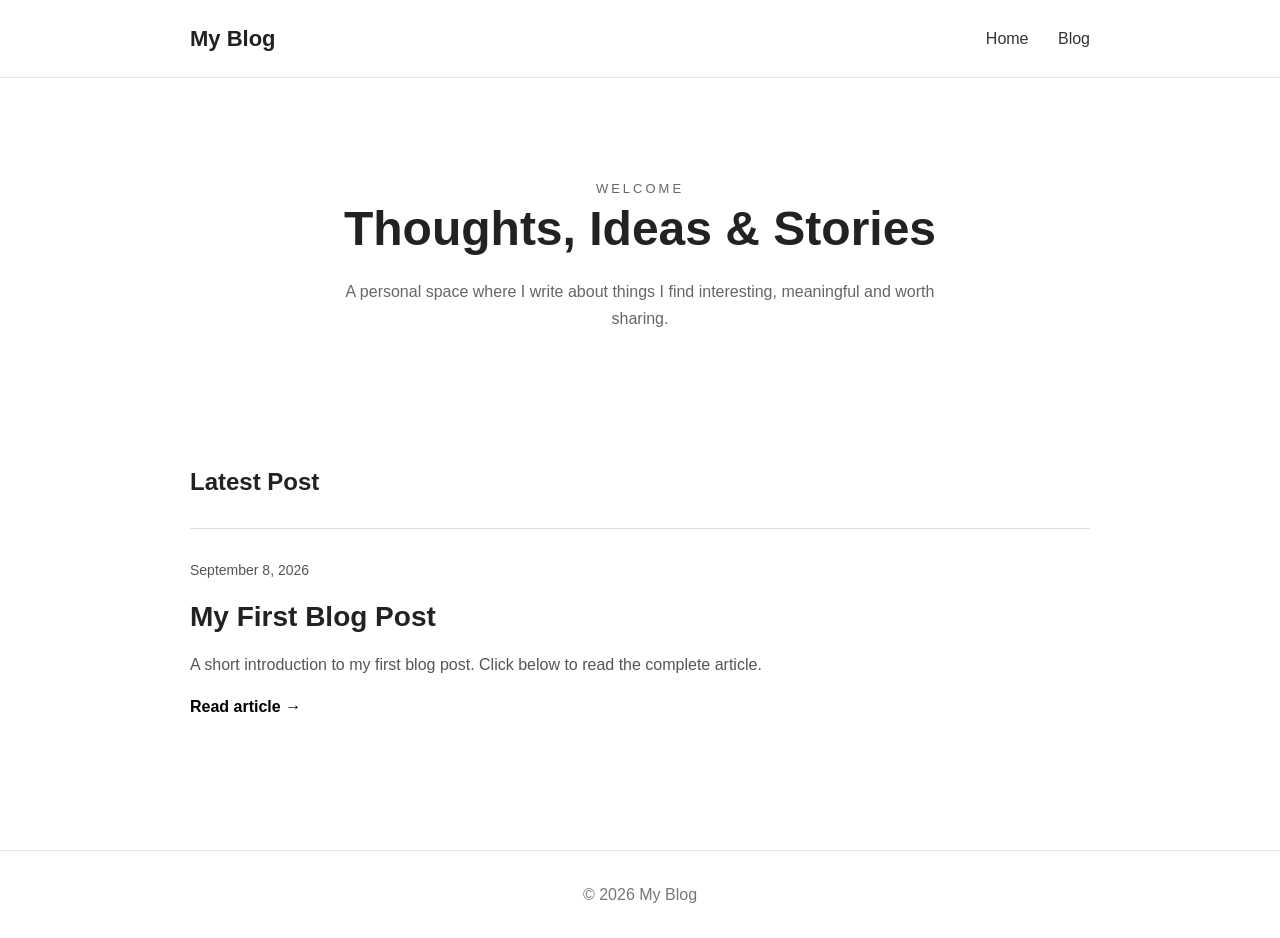
==== index.html @ b19fcd39 "Add files via upload" ====
<!DOCTYPE html>
<html lang="en">

<head>
    <meta charset="UTF-8">
    <meta name="viewport" content="width=device-width, initial-scale=1.0">

    <title>My Blog</title>

    <link rel="stylesheet" href="style.css">
</head>

<body>

    <header>
        <div class="container nav">
            <h1 class="logo">My Blog</h1>

            <nav>
                <a href="index.html">Home</a>
                <a href="blog.html">Blog</a>
            </nav>
        </div>
    </header>


    <main>

        <section class="hero">
            <div class="container">

                <p class="small-heading">WELCOME</p>

                <h2>Thoughts, Ideas & Stories</h2>

                <p>
                    A personal space where I write about things
                    I find interesting, meaningful and worth sharing.
                </p>

            </div>
        </section>


        <section class="posts">

            <div class="container">

                <h2>Latest Post</h2>

                <article class="post-card">

                    <p class="date">September 8, 2026</p>

                    <h3>
                        My First Blog Post
                    </h3>

                    <p>
                        A short introduction to my first blog post.
                        Click below to read the complete article.
                    </p>

                    <a class="read-more" href="blog.html">
                        Read article →
                    </a>

                </article>

            </div>

        </section>

    </main>


    <footer>
        <div class="container">
            <p>© 2026 My Blog</p>
        </div>
    </footer>

</body>

</html>
---- style.css ----
* {
    box-sizing: border-box;
    margin: 0;
    padding: 0;
}

body {
    font-family: Arial, sans-serif;
    color: #222;
    background: #ffffff;
    line-height: 1.7;
}

.container {
    width: 90%;
    max-width: 900px;
    margin: auto;
}


/* Navigation */

header {
    border-bottom: 1px solid #e5e5e5;
    padding: 20px 0;
}

.nav {
    display: flex;
    justify-content: space-between;
    align-items: center;
}

.logo {
    font-size: 22px;
}

nav a {
    text-decoration: none;
    color: #333;
    margin-left: 25px;
}


/* Hero */

.hero {
    padding: 100px 0 80px;
    text-align: center;
}

.small-heading {
    font-size: 13px;
    letter-spacing: 3px;
    margin-bottom: 15px;
}

.hero h2 {
    font-size: 48px;
    line-height: 1.2;
    margin-bottom: 20px;
}

.hero p {
    max-width: 650px;
    margin: auto;
    color: #666;
}


/* Blog posts */

.posts {
    padding: 50px 0 100px;
}

.posts > .container > h2 {
    margin-bottom: 25px;
}

.post-card {
    border-top: 1px solid #ddd;
    padding: 30px 0;
}

.date {
    color: #777;
    font-size: 14px;
    margin-bottom: 10px;
}

.post-card h3 {
    font-size: 28px;
    margin-bottom: 10px;
}

.post-card p {
    color: #555;
}

.read-more {
    display: inline-block;
    margin-top: 15px;
    text-decoration: none;
    color: #000;
    font-weight: bold;
}


/* Footer */

footer {
    border-top: 1px solid #e5e5e5;
    padding: 30px 0;
    text-align: center;
    color: #777;
}


/* Mobile */

@media (max-width: 600px) {

    .hero {
        padding: 70px 0;
    }

    .hero h2 {
        font-size: 36px;
    }

    .nav {
        flex-direction: column;
        gap: 15px;
    }

    nav a {
        margin: 0 10px;
    }
}
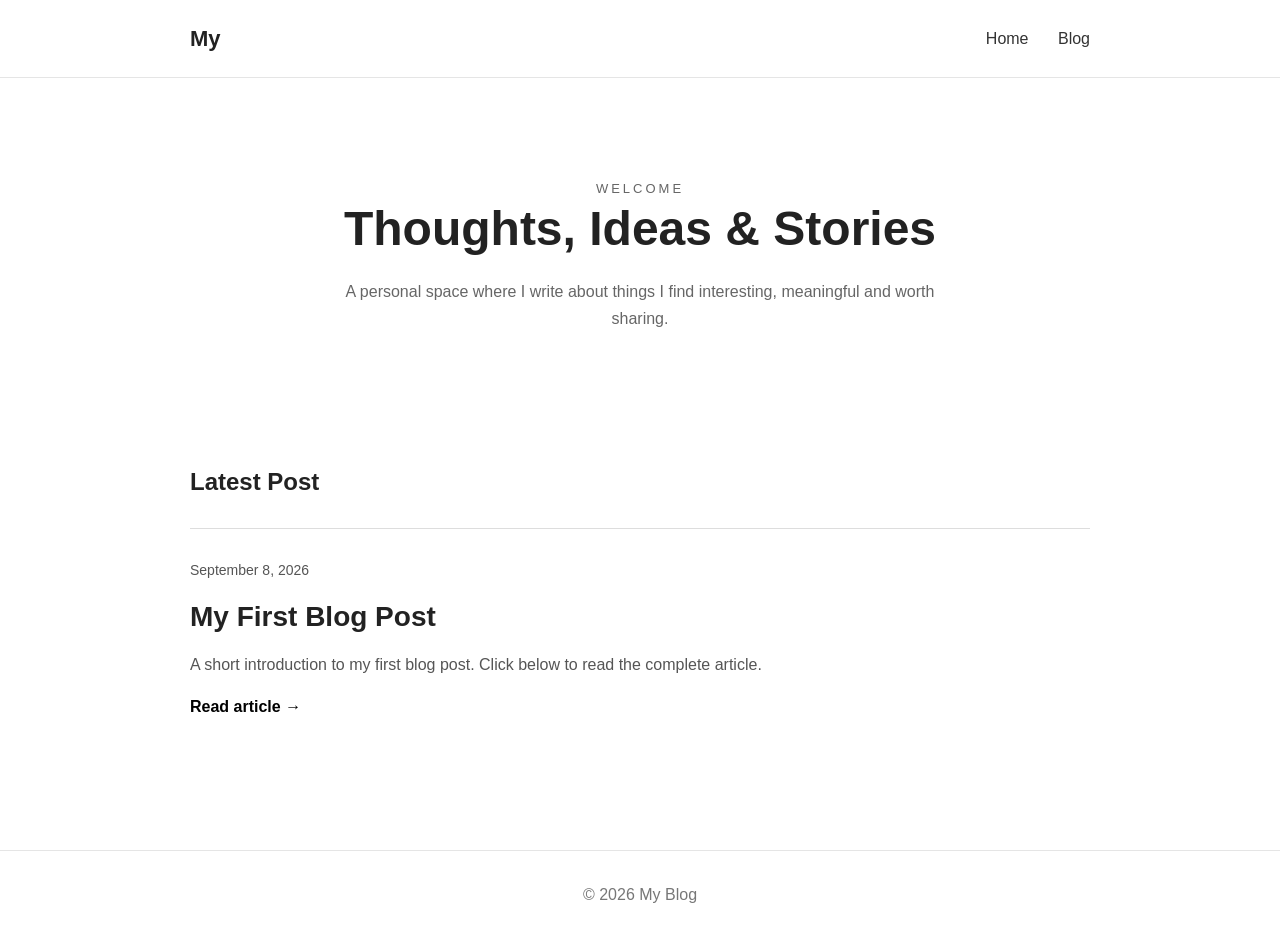
==== commit 0ccaae05: "with first blog" ====
--- a/index.html
+++ b/index.html
@@ -14,11 +14,11 @@
 
     <header>
         <div class="container nav">
-            <h1 class="logo">My Blog</h1>
+            <h1 class="logo">My </h1>
 
             <nav>
                 <a href="index.html">Home</a>
-                <a href="blog.html">Blog</a>
+                <a href="my-first-blog.html">Blog</a>
             </nav>
         </div>
     </header>
@@ -82,4 +82,4 @@
 
 </body>
 
-</html>+</html>
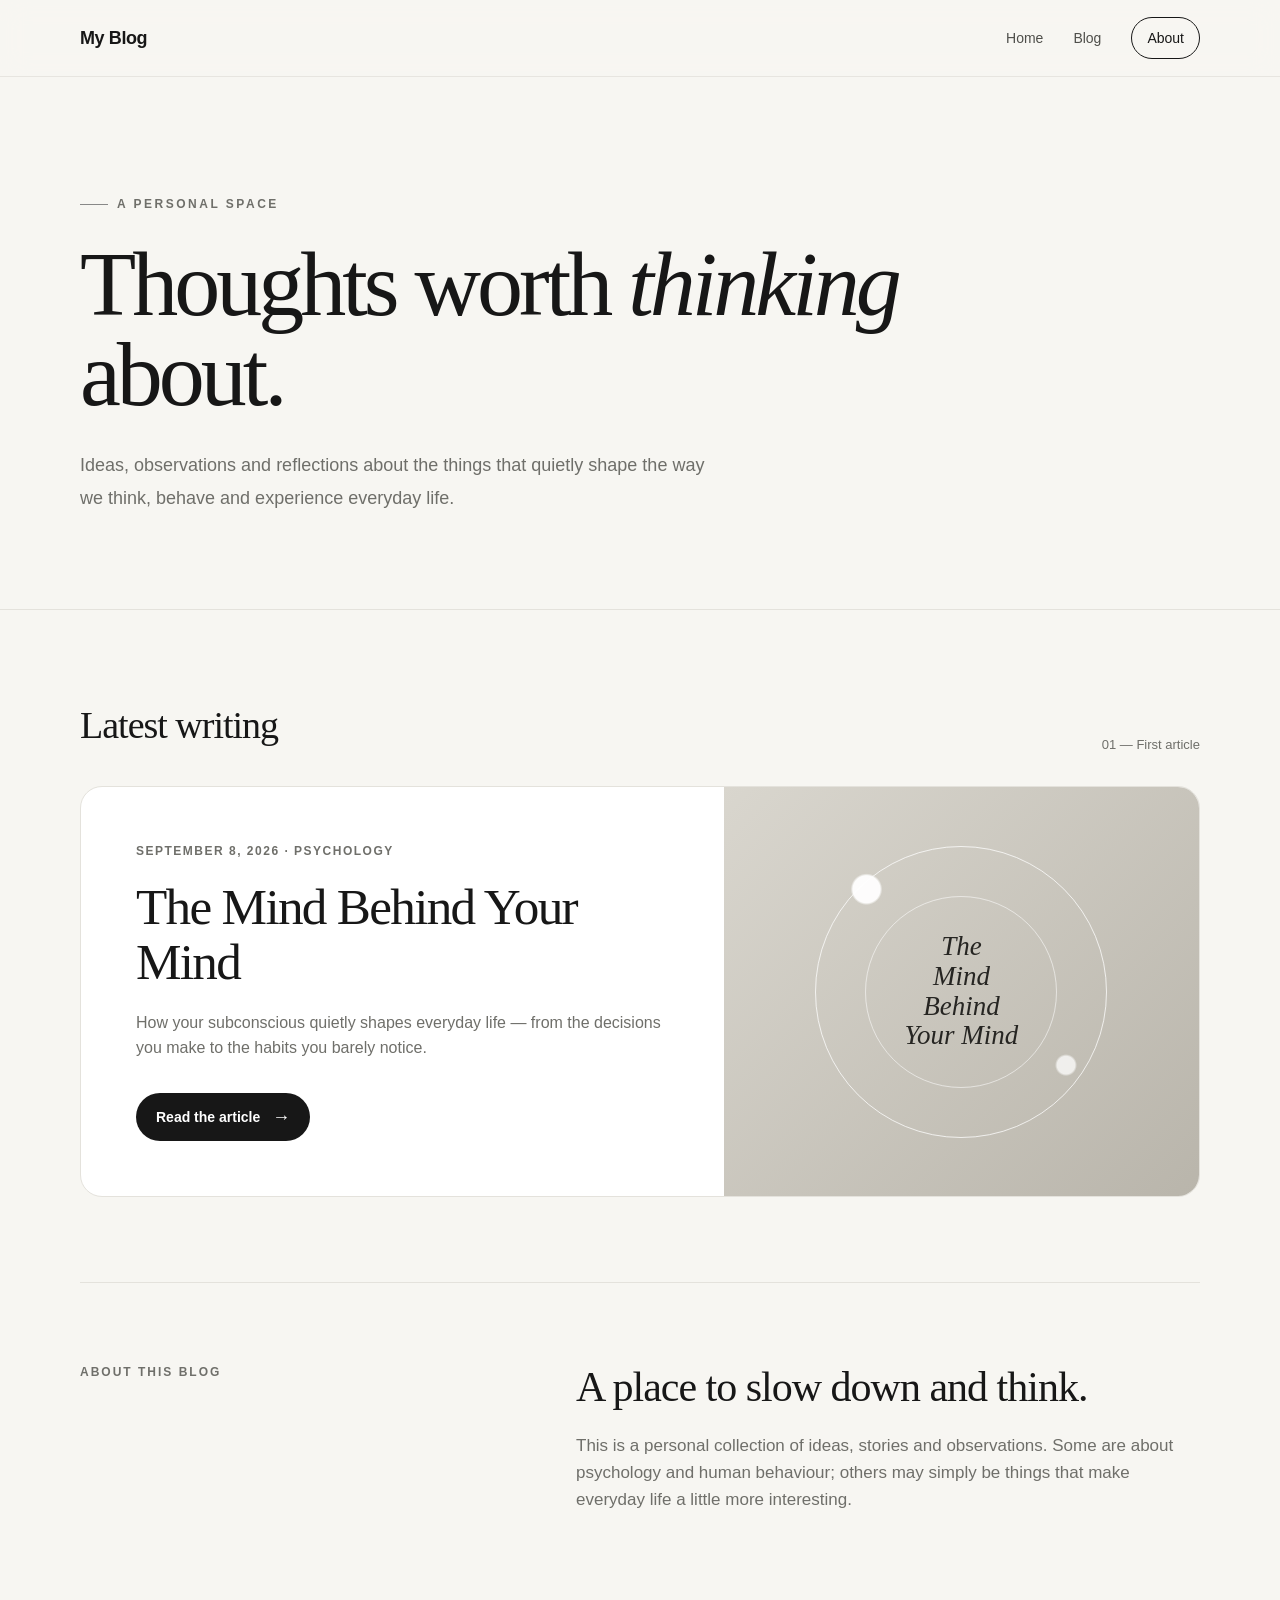
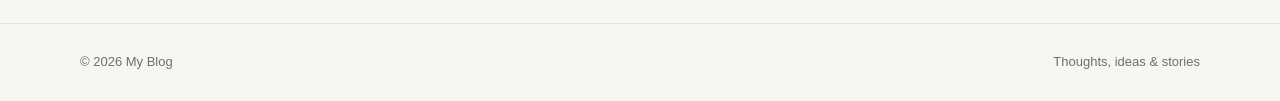
==== commit 58ffbabc: "Revamp index.html with new layout and styles Updated the HTML structure and styles for improved layo" ====
--- a/index.html
+++ b/index.html
@@ -1,85 +1,511 @@
 <!DOCTYPE html>
 <html lang="en">
-
 <head>
-    <meta charset="UTF-8">
-    <meta name="viewport" content="width=device-width, initial-scale=1.0">
-
-    <title>My Blog</title>
-
-    <link rel="stylesheet" href="style.css">
+  <meta charset="UTF-8">
+  <meta name="viewport" content="width=device-width, initial-scale=1.0">
+
+  <meta name="description" content="A personal space for thoughts, ideas, stories and reflections.">
+  <title>My Blog — Thoughts, Ideas & Stories</title>
+
+  <style>
+    :root {
+      --bg: #f7f6f2;
+      --surface: #ffffff;
+      --text: #171717;
+      --muted: #6f6f6a;
+      --line: #e4e2dc;
+      --accent: #171717;
+      --accent-text: #ffffff;
+      --max: 1120px;
+    }
+
+    * {
+      box-sizing: border-box;
+      margin: 0;
+      padding: 0;
+    }
+
+    html {
+      scroll-behavior: smooth;
+    }
+
+    body {
+      font-family: Inter, ui-sans-serif, -apple-system, BlinkMacSystemFont,
+                   "Segoe UI", Roboto, Helvetica, Arial, sans-serif;
+      background: var(--bg);
+      color: var(--text);
+      line-height: 1.6;
+    }
+
+    a {
+      color: inherit;
+      text-decoration: none;
+    }
+
+    .container {
+      width: min(var(--max), calc(100% - 40px));
+      margin: 0 auto;
+    }
+
+    /* Navigation */
+    header {
+      position: sticky;
+      top: 0;
+      z-index: 20;
+      background: rgba(247, 246, 242, 0.88);
+      backdrop-filter: blur(14px);
+      border-bottom: 1px solid rgba(228, 226, 220, 0.8);
+    }
+
+    .nav {
+      height: 76px;
+      display: flex;
+      align-items: center;
+      justify-content: space-between;
+    }
+
+    .brand {
+      font-size: 18px;
+      font-weight: 750;
+      letter-spacing: -0.4px;
+    }
+
+    .nav-links {
+      display: flex;
+      align-items: center;
+      gap: 30px;
+      font-size: 14px;
+      color: #4f4f4b;
+    }
+
+    .nav-links a {
+      transition: color 0.2s ease;
+    }
+
+    .nav-links a:hover {
+      color: var(--text);
+    }
+
+    .nav-cta {
+      padding: 9px 15px;
+      border: 1px solid var(--text);
+      border-radius: 999px;
+      color: var(--text) !important;
+    }
+
+    /* Hero */
+    .hero {
+      padding: 110px 0 95px;
+      border-bottom: 1px solid var(--line);
+    }
+
+    .eyebrow {
+      display: inline-flex;
+      align-items: center;
+      gap: 9px;
+      font-size: 12px;
+      font-weight: 700;
+      letter-spacing: 2.5px;
+      text-transform: uppercase;
+      color: var(--muted);
+      margin-bottom: 25px;
+    }
+
+    .eyebrow::before {
+      content: "";
+      width: 28px;
+      height: 1px;
+      background: #888;
+    }
+
+    .hero h1 {
+      max-width: 900px;
+      font-family: Georgia, "Times New Roman", serif;
+      font-size: clamp(52px, 8vw, 92px);
+      font-weight: 500;
+      letter-spacing: -4px;
+      line-height: 0.98;
+    }
+
+    .hero h1 em {
+      font-style: italic;
+      font-weight: 400;
+    }
+
+    .hero-copy {
+      max-width: 650px;
+      margin-top: 30px;
+      color: var(--muted);
+      font-size: 18px;
+      line-height: 1.8;
+    }
+
+    /* Latest article */
+    .section {
+      padding: 85px 0;
+    }
+
+    .section-heading {
+      display: flex;
+      align-items: end;
+      justify-content: space-between;
+      gap: 30px;
+      margin-bottom: 30px;
+    }
+
+    .section-heading h2 {
+      font-family: Georgia, "Times New Roman", serif;
+      font-size: 38px;
+      font-weight: 500;
+      letter-spacing: -1px;
+    }
+
+    .section-heading span {
+      font-size: 13px;
+      color: var(--muted);
+    }
+
+    .article-card {
+      display: grid;
+      grid-template-columns: 1.15fr 0.85fr;
+      min-height: 390px;
+      background: var(--surface);
+      border: 1px solid var(--line);
+      border-radius: 22px;
+      overflow: hidden;
+      transition: transform 0.25s ease, box-shadow 0.25s ease;
+    }
+
+    .article-card:hover {
+      transform: translateY(-4px);
+      box-shadow: 0 18px 45px rgba(0, 0, 0, 0.07);
+    }
+
+    .article-content {
+      padding: 55px;
+      display: flex;
+      flex-direction: column;
+      justify-content: center;
+    }
+
+    .article-meta {
+      font-size: 12px;
+      font-weight: 700;
+      letter-spacing: 1.5px;
+      text-transform: uppercase;
+      color: var(--muted);
+      margin-bottom: 18px;
+    }
+
+    .article-title {
+      font-family: Georgia, "Times New Roman", serif;
+      font-size: clamp(34px, 4vw, 52px);
+      line-height: 1.08;
+      font-weight: 500;
+      letter-spacing: -1.7px;
+      max-width: 620px;
+    }
+
+    .article-subtitle {
+      margin-top: 20px;
+      max-width: 570px;
+      color: var(--muted);
+      font-size: 16px;
+    }
+
+    .read-button {
+      display: inline-flex;
+      align-items: center;
+      gap: 12px;
+      width: fit-content;
+      margin-top: 32px;
+      padding: 13px 20px;
+      background: var(--accent);
+      color: var(--accent-text);
+      border-radius: 999px;
+      font-size: 14px;
+      font-weight: 650;
+      transition: transform 0.2s ease, opacity 0.2s ease;
+    }
+
+    .read-button:hover {
+      transform: translateX(3px);
+      opacity: 0.88;
+    }
+
+    .read-button .arrow {
+      font-size: 18px;
+      line-height: 1;
+    }
+
+    .article-visual {
+      position: relative;
+      min-height: 390px;
+      background:
+        radial-gradient(circle at 30% 25%, rgba(255,255,255,.95) 0 3%, transparent 3.5%),
+        radial-gradient(circle at 72% 68%, rgba(255,255,255,.75) 0 2%, transparent 2.5%),
+        linear-gradient(135deg, #d9d6ce, #b9b5ab);
+      display: flex;
+      align-items: center;
+      justify-content: center;
+      overflow: hidden;
+    }
+
+    .article-visual::before {
+      content: "";
+      position: absolute;
+      width: 290px;
+      height: 290px;
+      border: 1px solid rgba(255,255,255,.75);
+      border-radius: 50%;
+    }
+
+    .article-visual::after {
+      content: "";
+      position: absolute;
+      width: 190px;
+      height: 190px;
+      border: 1px solid rgba(255,255,255,.55);
+      border-radius: 50%;
+    }
+
+    .visual-word {
+      position: relative;
+      z-index: 2;
+      font-family: Georgia, "Times New Roman", serif;
+      font-size: 27px;
+      font-style: italic;
+      color: #262522;
+      text-align: center;
+      line-height: 1.1;
+    }
+
+    /* About */
+    .about {
+      display: grid;
+      grid-template-columns: 0.8fr 1.2fr;
+      gap: 80px;
+      padding: 80px 0 110px;
+      border-top: 1px solid var(--line);
+    }
+
+    .about-label {
+      font-size: 12px;
+      text-transform: uppercase;
+      letter-spacing: 2px;
+      font-weight: 700;
+      color: var(--muted);
+    }
+
+    .about h2 {
+      font-family: Georgia, "Times New Roman", serif;
+      font-size: 42px;
+      line-height: 1.15;
+      font-weight: 500;
+      letter-spacing: -1px;
+      margin-bottom: 20px;
+    }
+
+    .about p {
+      color: var(--muted);
+      font-size: 17px;
+      max-width: 680px;
+    }
+
+    /* Footer */
+    footer {
+      border-top: 1px solid var(--line);
+      padding: 28px 0;
+    }
+
+    .footer-inner {
+      display: flex;
+      justify-content: space-between;
+      gap: 20px;
+      color: var(--muted);
+      font-size: 13px;
+    }
+
+    /* Mobile */
+    @media (max-width: 760px) {
+      .container {
+        width: min(100% - 30px, var(--max));
+      }
+
+      .nav {
+        height: 68px;
+      }
+
+      .nav-links {
+        gap: 15px;
+      }
+
+      .nav-cta {
+        display: none;
+      }
+
+      .hero {
+        padding: 75px 0 65px;
+      }
+
+      .hero h1 {
+        font-size: clamp(48px, 15vw, 70px);
+        letter-spacing: -3px;
+      }
+
+      .hero-copy {
+        font-size: 16px;
+      }
+
+      .section {
+        padding: 60px 0;
+      }
+
+      .section-heading {
+        display: block;
+      }
+
+      .section-heading span {
+        display: block;
+        margin-top: 8px;
+      }
+
+      .article-card {
+        grid-template-columns: 1fr;
+      }
+
+      .article-visual {
+        order: -1;
+        min-height: 250px;
+      }
+
+      .article-content {
+        padding: 32px 26px 38px;
+      }
+
+      .about {
+        grid-template-columns: 1fr;
+        gap: 20px;
+        padding: 60px 0 75px;
+      }
+
+      .about h2 {
+        font-size: 35px;
+      }
+
+      .footer-inner {
+        flex-direction: column;
+      }
+    }
+  </style>
 </head>
 
 <body>
 
-    <header>
-        <div class="container nav">
-            <h1 class="logo">My </h1>
-
-            <nav>
-                <a href="index.html">Home</a>
-                <a href="my-first-blog.html">Blog</a>
-            </nav>
+<header>
+  <div class="container nav">
+    <a class="brand" href="index.html">My Blog</a>
+
+    <nav class="nav-links">
+      <a href="index.html">Home</a>
+      <a href="my-first-blog.html">Blog</a>
+      <a class="nav-cta" href="#about">About</a>
+    </nav>
+  </div>
+</header>
+
+<main>
+
+  <section class="hero">
+    <div class="container">
+      <div class="eyebrow">A personal space</div>
+
+      <h1>
+        Thoughts worth <em>thinking</em> about.
+      </h1>
+
+      <p class="hero-copy">
+        Ideas, observations and reflections about the things that quietly
+        shape the way we think, behave and experience everyday life.
+      </p>
+    </div>
+  </section>
+
+
+  <section class="section">
+    <div class="container">
+
+      <div class="section-heading">
+        <h2>Latest writing</h2>
+        <span>01 — First article</span>
+      </div>
+
+      <article class="article-card">
+
+        <div class="article-content">
+
+          <div class="article-meta">
+            September 8, 2026 · Psychology
+          </div>
+
+          <h2 class="article-title">
+            The Mind Behind Your Mind
+          </h2>
+
+          <p class="article-subtitle">
+            How your subconscious quietly shapes everyday life —
+            from the decisions you make to the habits you barely notice.
+          </p>
+
+          <!-- IMPORTANT: this points directly to the uploaded article -->
+          <a class="read-button" href="./my-first-blog.html">
+            Read the article
+            <span class="arrow">→</span>
+          </a>
+
         </div>
-    </header>
-
-
-    <main>
-
-        <section class="hero">
-            <div class="container">
-
-                <p class="small-heading">WELCOME</p>
-
-                <h2>Thoughts, Ideas & Stories</h2>
-
-                <p>
-                    A personal space where I write about things
-                    I find interesting, meaningful and worth sharing.
-                </p>
-
-            </div>
-        </section>
-
-
-        <section class="posts">
-
-            <div class="container">
-
-                <h2>Latest Post</h2>
-
-                <article class="post-card">
-
-                    <p class="date">September 8, 2026</p>
-
-                    <h3>
-                        My First Blog Post
-                    </h3>
-
-                    <p>
-                        A short introduction to my first blog post.
-                        Click below to read the complete article.
-                    </p>
-
-                    <a class="read-more" href="blog.html">
-                        Read article →
-                    </a>
-
-                </article>
-
-            </div>
-
-        </section>
-
-    </main>
-
-
-    <footer>
-        <div class="container">
-            <p>© 2026 My Blog</p>
+
+        <div class="article-visual" aria-hidden="true">
+          <div class="visual-word">
+            The<br>Mind<br>Behind<br>Your Mind
+          </div>
         </div>
-    </footer>
+
+      </article>
+
+    </div>
+  </section>
+
+
+  <section class="container" id="about">
+    <div class="about">
+
+      <div>
+        <div class="about-label">About this blog</div>
+      </div>
+
+      <div>
+        <h2>A place to slow down and think.</h2>
+
+        <p>
+          This is a personal collection of ideas, stories and observations.
+          Some are about psychology and human behaviour; others may simply
+          be things that make everyday life a little more interesting.
+        </p>
+      </div>
+
+    </div>
+  </section>
+
+</main>
+
+
+<footer>
+  <div class="container footer-inner">
+    <span>© 2026 My Blog</span>
+    <span>Thoughts, ideas & stories</span>
+  </div>
+</footer>
 
 </body>
-
 </html>
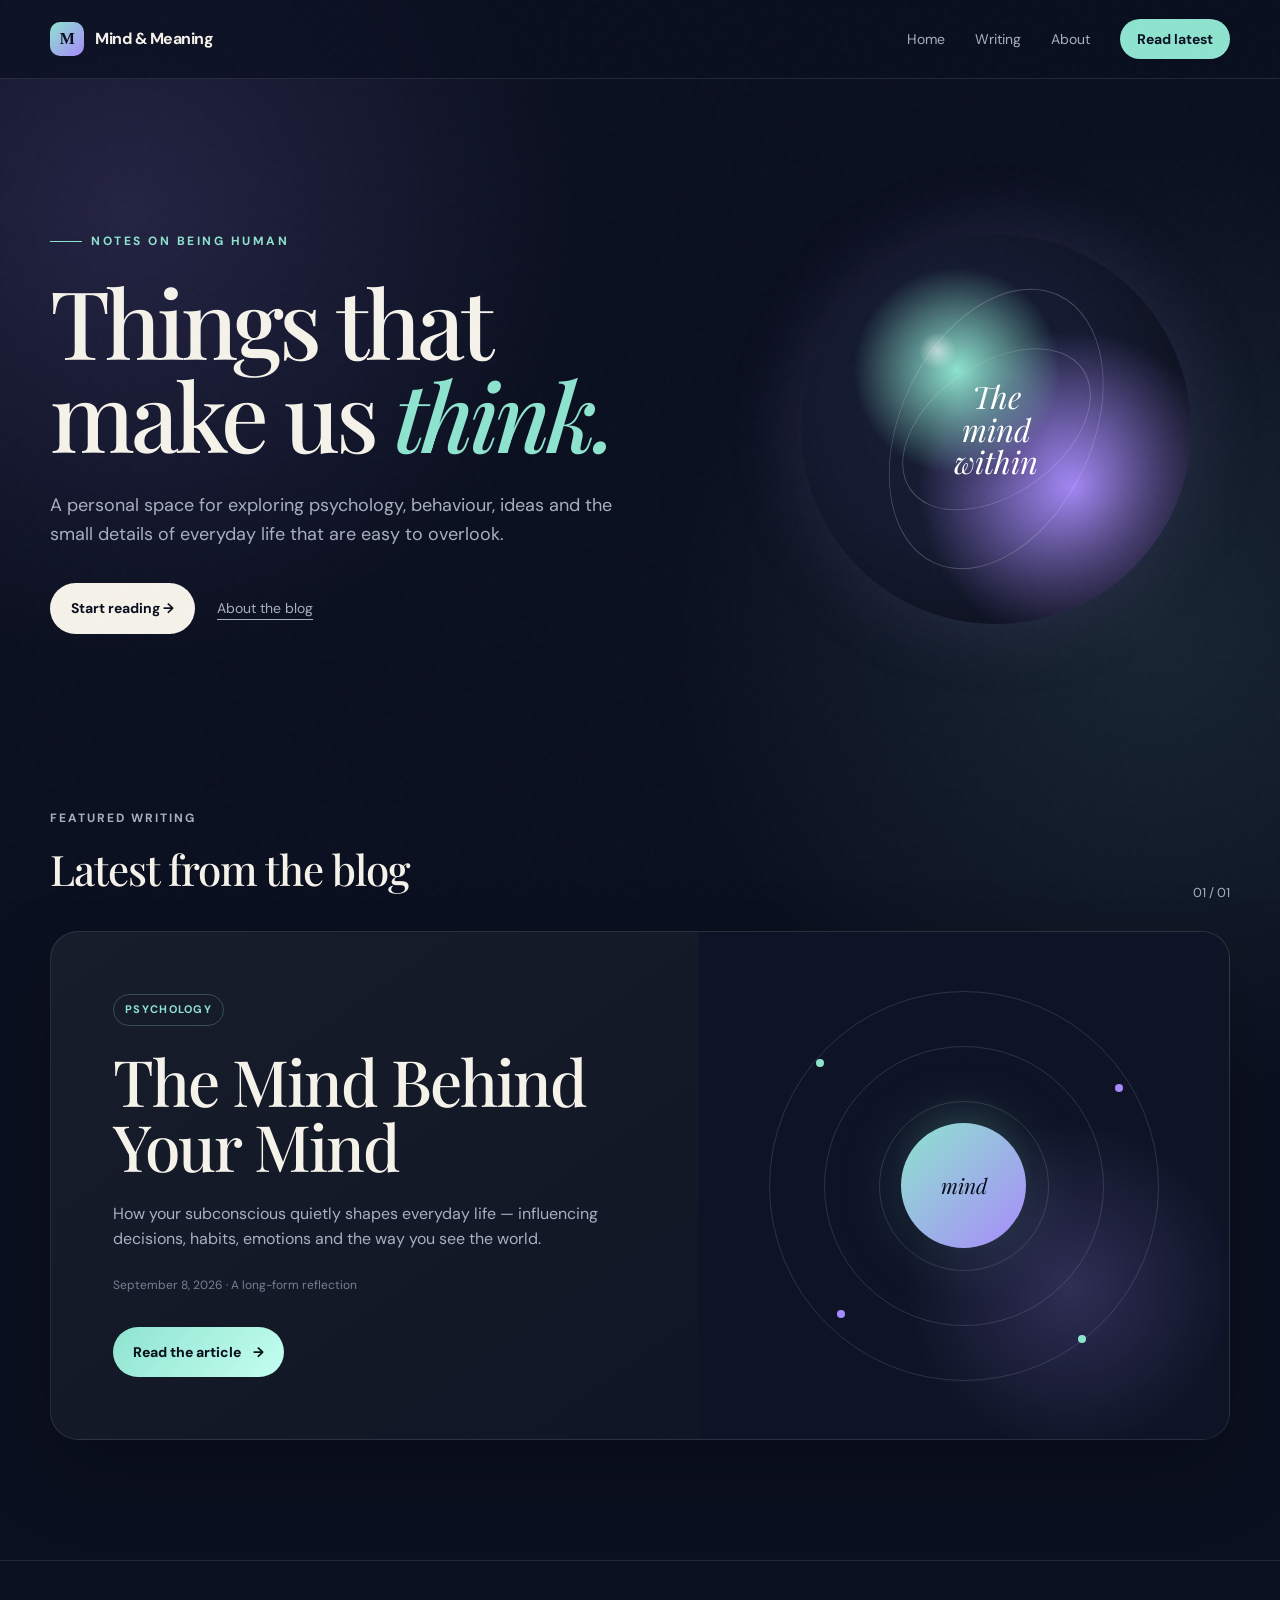
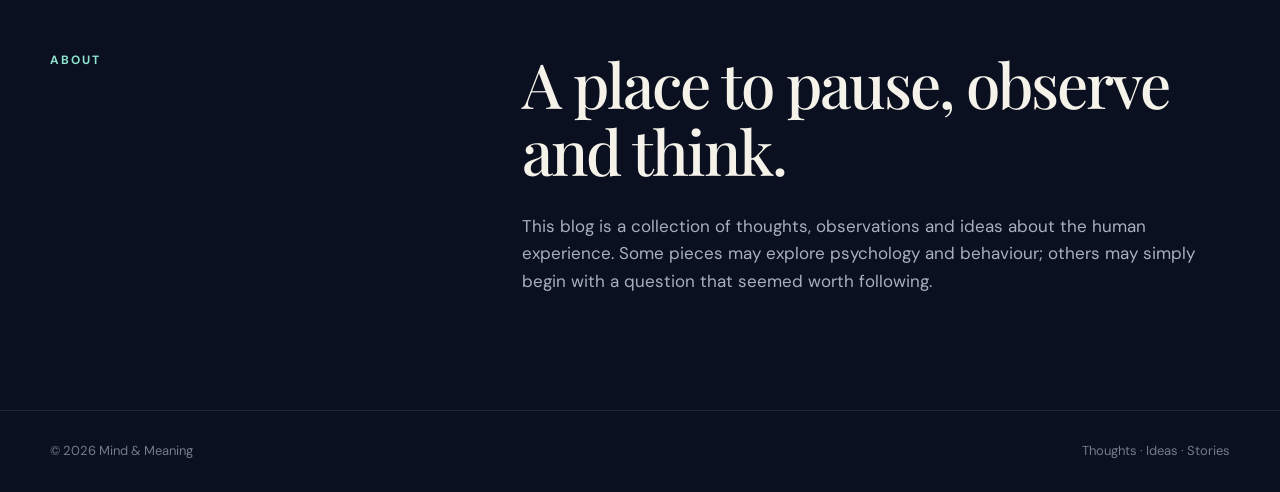
==== commit 6e1c7a74: "Revamp index.html with new theme Updated the blog's theme and structure, enhancing the overall desig" ====
--- a/index.html
+++ b/index.html
@@ -1,415 +1,531 @@
 <!DOCTYPE html>
 <html lang="en">
 <head>
-  <meta charset="UTF-8">
-  <meta name="viewport" content="width=device-width, initial-scale=1.0">
-
-  <meta name="description" content="A personal space for thoughts, ideas, stories and reflections.">
-  <title>My Blog — Thoughts, Ideas & Stories</title>
-
-  <style>
-    :root {
-      --bg: #f7f6f2;
-      --surface: #ffffff;
-      --text: #171717;
-      --muted: #6f6f6a;
-      --line: #e4e2dc;
-      --accent: #171717;
-      --accent-text: #ffffff;
-      --max: 1120px;
-    }
-
-    * {
-      box-sizing: border-box;
-      margin: 0;
-      padding: 0;
-    }
-
-    html {
-      scroll-behavior: smooth;
-    }
-
-    body {
-      font-family: Inter, ui-sans-serif, -apple-system, BlinkMacSystemFont,
-                   "Segoe UI", Roboto, Helvetica, Arial, sans-serif;
-      background: var(--bg);
-      color: var(--text);
-      line-height: 1.6;
-    }
-
-    a {
-      color: inherit;
-      text-decoration: none;
-    }
-
-    .container {
-      width: min(var(--max), calc(100% - 40px));
-      margin: 0 auto;
-    }
-
-    /* Navigation */
-    header {
-      position: sticky;
-      top: 0;
-      z-index: 20;
-      background: rgba(247, 246, 242, 0.88);
-      backdrop-filter: blur(14px);
-      border-bottom: 1px solid rgba(228, 226, 220, 0.8);
-    }
-
-    .nav {
-      height: 76px;
-      display: flex;
-      align-items: center;
-      justify-content: space-between;
-    }
-
-    .brand {
-      font-size: 18px;
-      font-weight: 750;
-      letter-spacing: -0.4px;
-    }
-
-    .nav-links {
-      display: flex;
-      align-items: center;
-      gap: 30px;
-      font-size: 14px;
-      color: #4f4f4b;
-    }
-
-    .nav-links a {
-      transition: color 0.2s ease;
-    }
-
-    .nav-links a:hover {
-      color: var(--text);
-    }
-
-    .nav-cta {
-      padding: 9px 15px;
-      border: 1px solid var(--text);
-      border-radius: 999px;
-      color: var(--text) !important;
-    }
-
-    /* Hero */
-    .hero {
-      padding: 110px 0 95px;
-      border-bottom: 1px solid var(--line);
-    }
-
-    .eyebrow {
-      display: inline-flex;
-      align-items: center;
-      gap: 9px;
-      font-size: 12px;
-      font-weight: 700;
-      letter-spacing: 2.5px;
-      text-transform: uppercase;
-      color: var(--muted);
-      margin-bottom: 25px;
-    }
-
-    .eyebrow::before {
-      content: "";
-      width: 28px;
-      height: 1px;
-      background: #888;
-    }
-
-    .hero h1 {
-      max-width: 900px;
-      font-family: Georgia, "Times New Roman", serif;
-      font-size: clamp(52px, 8vw, 92px);
-      font-weight: 500;
-      letter-spacing: -4px;
-      line-height: 0.98;
-    }
-
-    .hero h1 em {
-      font-style: italic;
-      font-weight: 400;
-    }
-
-    .hero-copy {
-      max-width: 650px;
-      margin-top: 30px;
-      color: var(--muted);
-      font-size: 18px;
-      line-height: 1.8;
-    }
-
-    /* Latest article */
-    .section {
-      padding: 85px 0;
-    }
-
-    .section-heading {
-      display: flex;
-      align-items: end;
-      justify-content: space-between;
-      gap: 30px;
-      margin-bottom: 30px;
-    }
-
-    .section-heading h2 {
-      font-family: Georgia, "Times New Roman", serif;
-      font-size: 38px;
-      font-weight: 500;
-      letter-spacing: -1px;
-    }
-
-    .section-heading span {
-      font-size: 13px;
-      color: var(--muted);
-    }
-
-    .article-card {
-      display: grid;
-      grid-template-columns: 1.15fr 0.85fr;
-      min-height: 390px;
-      background: var(--surface);
-      border: 1px solid var(--line);
-      border-radius: 22px;
-      overflow: hidden;
-      transition: transform 0.25s ease, box-shadow 0.25s ease;
-    }
-
-    .article-card:hover {
-      transform: translateY(-4px);
-      box-shadow: 0 18px 45px rgba(0, 0, 0, 0.07);
-    }
-
-    .article-content {
-      padding: 55px;
-      display: flex;
-      flex-direction: column;
-      justify-content: center;
-    }
-
-    .article-meta {
-      font-size: 12px;
-      font-weight: 700;
-      letter-spacing: 1.5px;
-      text-transform: uppercase;
-      color: var(--muted);
-      margin-bottom: 18px;
-    }
-
-    .article-title {
-      font-family: Georgia, "Times New Roman", serif;
-      font-size: clamp(34px, 4vw, 52px);
-      line-height: 1.08;
-      font-weight: 500;
-      letter-spacing: -1.7px;
-      max-width: 620px;
-    }
-
-    .article-subtitle {
-      margin-top: 20px;
-      max-width: 570px;
-      color: var(--muted);
-      font-size: 16px;
-    }
-
-    .read-button {
-      display: inline-flex;
-      align-items: center;
-      gap: 12px;
-      width: fit-content;
-      margin-top: 32px;
-      padding: 13px 20px;
-      background: var(--accent);
-      color: var(--accent-text);
-      border-radius: 999px;
-      font-size: 14px;
-      font-weight: 650;
-      transition: transform 0.2s ease, opacity 0.2s ease;
-    }
-
-    .read-button:hover {
-      transform: translateX(3px);
-      opacity: 0.88;
-    }
-
-    .read-button .arrow {
-      font-size: 18px;
-      line-height: 1;
-    }
-
-    .article-visual {
-      position: relative;
-      min-height: 390px;
-      background:
-        radial-gradient(circle at 30% 25%, rgba(255,255,255,.95) 0 3%, transparent 3.5%),
-        radial-gradient(circle at 72% 68%, rgba(255,255,255,.75) 0 2%, transparent 2.5%),
-        linear-gradient(135deg, #d9d6ce, #b9b5ab);
-      display: flex;
-      align-items: center;
-      justify-content: center;
-      overflow: hidden;
-    }
-
-    .article-visual::before {
-      content: "";
-      position: absolute;
-      width: 290px;
-      height: 290px;
-      border: 1px solid rgba(255,255,255,.75);
-      border-radius: 50%;
-    }
-
-    .article-visual::after {
-      content: "";
-      position: absolute;
-      width: 190px;
-      height: 190px;
-      border: 1px solid rgba(255,255,255,.55);
-      border-radius: 50%;
-    }
-
-    .visual-word {
-      position: relative;
-      z-index: 2;
-      font-family: Georgia, "Times New Roman", serif;
-      font-size: 27px;
-      font-style: italic;
-      color: #262522;
-      text-align: center;
-      line-height: 1.1;
-    }
-
-    /* About */
-    .about {
-      display: grid;
-      grid-template-columns: 0.8fr 1.2fr;
-      gap: 80px;
-      padding: 80px 0 110px;
-      border-top: 1px solid var(--line);
-    }
-
-    .about-label {
-      font-size: 12px;
-      text-transform: uppercase;
-      letter-spacing: 2px;
-      font-weight: 700;
-      color: var(--muted);
-    }
-
-    .about h2 {
-      font-family: Georgia, "Times New Roman", serif;
-      font-size: 42px;
-      line-height: 1.15;
-      font-weight: 500;
-      letter-spacing: -1px;
-      margin-bottom: 20px;
-    }
-
-    .about p {
-      color: var(--muted);
-      font-size: 17px;
-      max-width: 680px;
-    }
-
-    /* Footer */
-    footer {
-      border-top: 1px solid var(--line);
-      padding: 28px 0;
-    }
-
-    .footer-inner {
-      display: flex;
-      justify-content: space-between;
-      gap: 20px;
-      color: var(--muted);
-      font-size: 13px;
-    }
-
-    /* Mobile */
-    @media (max-width: 760px) {
-      .container {
-        width: min(100% - 30px, var(--max));
-      }
-
-      .nav {
-        height: 68px;
-      }
-
-      .nav-links {
-        gap: 15px;
-      }
-
-      .nav-cta {
-        display: none;
-      }
-
-      .hero {
-        padding: 75px 0 65px;
-      }
-
-      .hero h1 {
-        font-size: clamp(48px, 15vw, 70px);
-        letter-spacing: -3px;
-      }
-
-      .hero-copy {
-        font-size: 16px;
-      }
-
-      .section {
-        padding: 60px 0;
-      }
-
-      .section-heading {
-        display: block;
-      }
-
-      .section-heading span {
-        display: block;
-        margin-top: 8px;
-      }
-
-      .article-card {
-        grid-template-columns: 1fr;
-      }
-
-      .article-visual {
-        order: -1;
-        min-height: 250px;
-      }
-
-      .article-content {
-        padding: 32px 26px 38px;
-      }
-
-      .about {
-        grid-template-columns: 1fr;
-        gap: 20px;
-        padding: 60px 0 75px;
-      }
-
-      .about h2 {
-        font-size: 35px;
-      }
-
-      .footer-inner {
-        flex-direction: column;
-      }
-    }
-  </style>
+<meta charset="UTF-8">
+<meta name="viewport" content="width=device-width, initial-scale=1.0">
+<meta name="description" content="A personal blog about psychology, ideas, observations and everyday life.">
+<title>Mind & Meaning — Personal Blog</title>
+
+<style>
+@import url('https://fonts.googleapis.com/css2?family=DM+Sans:wght@400;500;600;700&family=Playfair+Display:ital,wght@0,500;0,600;1,500;1,600&display=swap');
+
+:root {
+  --bg: #0b1020;
+  --surface: #11182b;
+  --surface-2: #17213a;
+  --text: #f5f2ea;
+  --muted: #a8afc1;
+  --accent: #8ee3cf;
+  --accent-2: #a78bfa;
+  --line: rgba(255,255,255,.10);
+  --max: 1180px;
+}
+
+* { box-sizing: border-box; margin: 0; padding: 0; }
+
+html { scroll-behavior: smooth; }
+
+body {
+  background:
+    radial-gradient(circle at 10% 10%, rgba(167,139,250,.16), transparent 28rem),
+    radial-gradient(circle at 90% 30%, rgba(142,227,207,.10), transparent 30rem),
+    var(--bg);
+  color: var(--text);
+  font-family: "DM Sans", Arial, sans-serif;
+  line-height: 1.6;
+  overflow-x: hidden;
+}
+
+body::before {
+  content: "";
+  position: fixed;
+  inset: 0;
+  pointer-events: none;
+  opacity: .035;
+  background-image: url("data:image/svg+xml,%3Csvg viewBox='0 0 180 180' xmlns='http://www.w3.org/2000/svg'%3E%3Cfilter id='n'%3E%3CfeTurbulence type='fractalNoise' baseFrequency='.9' numOctaves='4' stitchTiles='stitch'/%3E%3C/filter%3E%3Crect width='100%25' height='100%25' filter='url(%23n)' opacity='.5'/%3E%3C/svg%3E");
+  z-index: 50;
+}
+
+a { color: inherit; text-decoration: none; }
+
+.container {
+  width: min(var(--max), calc(100% - 48px));
+  margin: auto;
+}
+
+/* NAVIGATION */
+header {
+  position: sticky;
+  top: 0;
+  z-index: 30;
+  border-bottom: 1px solid var(--line);
+  background: rgba(11,16,32,.72);
+  backdrop-filter: blur(18px);
+}
+
+.nav {
+  height: 78px;
+  display: flex;
+  align-items: center;
+  justify-content: space-between;
+}
+
+.brand {
+  display: flex;
+  align-items: center;
+  gap: 11px;
+  font-weight: 700;
+  letter-spacing: -.5px;
+}
+
+.brand-mark {
+  width: 34px;
+  height: 34px;
+  display: grid;
+  place-items: center;
+  border-radius: 10px;
+  color: #0b1020;
+  background: linear-gradient(135deg, var(--accent), var(--accent-2));
+  font-family: Georgia, serif;
+  font-weight: 700;
+}
+
+.nav-links {
+  display: flex;
+  align-items: center;
+  gap: 30px;
+  color: var(--muted);
+  font-size: 14px;
+}
+
+.nav-links a { transition: color .2s ease; }
+.nav-links a:hover { color: var(--text); }
+
+.nav-pill {
+  padding: 9px 17px;
+  color: var(--bg) !important;
+  background: var(--accent);
+  border-radius: 999px;
+  font-weight: 700;
+}
+
+/* HERO */
+.hero {
+  min-height: 700px;
+  display: flex;
+  align-items: center;
+  position: relative;
+  padding: 100px 0;
+}
+
+.hero-grid {
+  display: grid;
+  grid-template-columns: 1.15fr .85fr;
+  gap: 80px;
+  align-items: center;
+}
+
+.kicker {
+  display: inline-flex;
+  align-items: center;
+  gap: 9px;
+  color: var(--accent);
+  font-size: 12px;
+  text-transform: uppercase;
+  letter-spacing: 2.5px;
+  font-weight: 700;
+  margin-bottom: 24px;
+}
+
+.kicker span {
+  width: 32px;
+  height: 1px;
+  background: var(--accent);
+}
+
+.hero h1 {
+  max-width: 760px;
+  font-family: "Playfair Display", Georgia, serif;
+  font-size: clamp(56px, 7.4vw, 96px);
+  line-height: .98;
+  letter-spacing: -4px;
+  font-weight: 500;
+}
+
+.hero h1 em {
+  color: var(--accent);
+  font-weight: 500;
+}
+
+.hero-text {
+  max-width: 600px;
+  margin-top: 30px;
+  color: var(--muted);
+  font-size: 18px;
+}
+
+.hero-actions {
+  display: flex;
+  align-items: center;
+  gap: 22px;
+  margin-top: 35px;
+}
+
+.primary {
+  padding: 14px 21px;
+  background: var(--text);
+  color: var(--bg);
+  border-radius: 999px;
+  font-size: 14px;
+  font-weight: 700;
+  transition: transform .25s, box-shadow .25s;
+}
+
+.primary:hover {
+  transform: translateY(-2px);
+  box-shadow: 0 10px 35px rgba(255,255,255,.10);
+}
+
+.secondary {
+  color: var(--muted);
+  font-size: 14px;
+  border-bottom: 1px solid var(--muted);
+}
+
+/* HERO ORB */
+.orb-wrap {
+  display: grid;
+  place-items: center;
+  min-height: 420px;
+}
+
+.orb {
+  width: min(390px, 75vw);
+  aspect-ratio: 1;
+  border-radius: 50%;
+  position: relative;
+  background:
+    radial-gradient(circle at 35% 30%, rgba(255,255,255,.55), transparent 5%),
+    radial-gradient(circle at 40% 35%, var(--accent), transparent 30%),
+    radial-gradient(circle at 70% 65%, var(--accent-2), transparent 42%),
+    #151b31;
+  box-shadow:
+    0 0 80px rgba(167,139,250,.15),
+    inset -35px -25px 80px rgba(0,0,0,.35);
+  animation: float 7s ease-in-out infinite;
+}
+
+.orb::before,
+.orb::after {
+  content: "";
+  position: absolute;
+  border: 1px solid rgba(255,255,255,.22);
+  border-radius: 50%;
+}
+
+.orb::before {
+  inset: 12%;
+  transform: rotate(25deg) scaleX(.65);
+}
+
+.orb::after {
+  inset: 23%;
+  transform: rotate(-35deg) scaleY(.62);
+}
+
+.orb-label {
+  position: absolute;
+  inset: 0;
+  display: grid;
+  place-items: center;
+  text-align: center;
+  font-family: "Playfair Display", Georgia, serif;
+  font-size: 31px;
+  line-height: 1.05;
+  font-style: italic;
+  color: #fff;
+  text-shadow: 0 2px 20px rgba(0,0,0,.3);
+}
+
+@keyframes float {
+  0%,100% { transform: translateY(0) rotate(0deg); }
+  50% { transform: translateY(-14px) rotate(2deg); }
+}
+
+/* FEATURED */
+.featured {
+  padding: 30px 0 120px;
+}
+
+.section-top {
+  display: flex;
+  justify-content: space-between;
+  align-items: end;
+  margin-bottom: 28px;
+}
+
+.section-label {
+  color: var(--muted);
+  font-size: 12px;
+  text-transform: uppercase;
+  letter-spacing: 2px;
+  font-weight: 700;
+}
+
+.section-top h2 {
+  font-family: "Playfair Display", Georgia, serif;
+  font-size: 42px;
+  font-weight: 500;
+  letter-spacing: -1px;
+  margin-top: 8px;
+}
+
+.number {
+  color: var(--muted);
+  font-size: 13px;
+}
+
+.card {
+  display: grid;
+  grid-template-columns: 1.1fr .9fr;
+  min-height: 480px;
+  border: 1px solid var(--line);
+  border-radius: 28px;
+  overflow: hidden;
+  background: linear-gradient(145deg, rgba(255,255,255,.055), rgba(255,255,255,.015));
+  box-shadow: 0 30px 80px rgba(0,0,0,.22);
+}
+
+.card-content {
+  padding: 62px;
+  display: flex;
+  flex-direction: column;
+  justify-content: center;
+}
+
+.tag {
+  width: fit-content;
+  padding: 6px 11px;
+  border: 1px solid rgba(142,227,207,.25);
+  border-radius: 999px;
+  color: var(--accent);
+  font-size: 11px;
+  font-weight: 700;
+  text-transform: uppercase;
+  letter-spacing: 1.3px;
+}
+
+.card h3 {
+  max-width: 650px;
+  margin-top: 22px;
+  font-family: "Playfair Display", Georgia, serif;
+  font-size: clamp(40px, 5vw, 64px);
+  line-height: 1.02;
+  letter-spacing: -2px;
+  font-weight: 500;
+}
+
+.card-description {
+  max-width: 560px;
+  margin-top: 22px;
+  color: var(--muted);
+  font-size: 16px;
+}
+
+.card-meta {
+  margin-top: 24px;
+  color: #777f92;
+  font-size: 12px;
+}
+
+.read {
+  display: inline-flex;
+  align-items: center;
+  gap: 12px;
+  width: fit-content;
+  margin-top: 32px;
+  padding: 14px 20px;
+  border-radius: 999px;
+  background: linear-gradient(135deg, var(--accent), #c5fff1);
+  color: #09121c;
+  font-weight: 800;
+  font-size: 14px;
+  transition: transform .25s, box-shadow .25s;
+}
+
+.read:hover {
+  transform: translateX(5px);
+  box-shadow: 0 12px 35px rgba(142,227,207,.15);
+}
+
+/* FEATURE VISUAL */
+.card-visual {
+  min-height: 480px;
+  position: relative;
+  overflow: hidden;
+  display: grid;
+  place-items: center;
+  background:
+    radial-gradient(circle at 50% 45%, rgba(142,227,207,.18), transparent 18%),
+    radial-gradient(circle at 70% 70%, rgba(167,139,250,.22), transparent 32%),
+    #0e1426;
+}
+
+.ring {
+  position: absolute;
+  border: 1px solid rgba(255,255,255,.13);
+  border-radius: 50%;
+}
+
+.ring.one { width: 390px; height: 390px; }
+.ring.two { width: 280px; height: 280px; }
+.ring.three { width: 170px; height: 170px; }
+
+.center {
+  width: 125px;
+  height: 125px;
+  border-radius: 50%;
+  background: linear-gradient(135deg, var(--accent), var(--accent-2));
+  display: grid;
+  place-items: center;
+  color: #0c1120;
+  font-family: "Playfair Display", Georgia, serif;
+  font-size: 21px;
+  font-style: italic;
+  box-shadow: 0 0 70px rgba(142,227,207,.15);
+}
+
+.dot {
+  position: absolute;
+  width: 8px;
+  height: 8px;
+  border-radius: 50%;
+  background: var(--accent);
+}
+
+.dot.a { top: 25%; left: 22%; }
+.dot.b { top: 30%; right: 20%; background: var(--accent-2); }
+.dot.c { bottom: 24%; left: 26%; background: var(--accent-2); }
+.dot.d { bottom: 19%; right: 27%; }
+
+/* ABOUT */
+.about {
+  padding: 90px 0 115px;
+  border-top: 1px solid var(--line);
+}
+
+.about-grid {
+  display: grid;
+  grid-template-columns: .7fr 1.3fr;
+  gap: 90px;
+}
+
+.about-title {
+  color: var(--accent);
+  font-size: 12px;
+  text-transform: uppercase;
+  letter-spacing: 2px;
+  font-weight: 700;
+}
+
+.about h2 {
+  font-family: "Playfair Display", Georgia, serif;
+  font-size: clamp(40px, 5vw, 62px);
+  line-height: 1.08;
+  letter-spacing: -2px;
+  font-weight: 500;
+}
+
+.about p {
+  color: var(--muted);
+  font-size: 17px;
+  max-width: 700px;
+}
+
+/* FOOTER */
+footer {
+  border-top: 1px solid var(--line);
+  padding: 30px 0;
+  color: #747b8d;
+  font-size: 13px;
+}
+
+.footer-inner {
+  display: flex;
+  justify-content: space-between;
+}
+
+/* RESPONSIVE */
+@media (max-width: 800px) {
+  .container { width: min(100% - 30px, var(--max)); }
+
+  .nav { height: 68px; }
+  .nav-links { gap: 16px; }
+  .nav-pill { display: none; }
+
+  .hero {
+    min-height: auto;
+    padding: 80px 0 70px;
+  }
+
+  .hero-grid,
+  .card,
+  .about-grid {
+    grid-template-columns: 1fr;
+  }
+
+  .hero-grid { gap: 55px; }
+
+  .hero h1 { letter-spacing: -2.5px; }
+
+  .orb-wrap { min-height: 300px; }
+  .orb { width: 280px; }
+
+  .card-visual {
+    order: -1;
+    min-height: 330px;
+  }
+
+  .card-content { padding: 38px 28px 45px; }
+
+  .section-top { align-items: start; }
+  .section-top h2 { font-size: 36px; }
+
+  .about-grid { gap: 25px; }
+
+  .footer-inner {
+    flex-direction: column;
+    gap: 8px;
+  }
+}
+
+@media (max-width: 480px) {
+  .nav-links a:first-child { display: none; }
+  .hero h1 { font-size: 51px; }
+  .hero-text { font-size: 16px; }
+  .hero-actions { flex-wrap: wrap; }
+  .card h3 { font-size: 42px; }
+  .ring.one { width: 290px; height: 290px; }
+  .ring.two { width: 205px; height: 205px; }
+  .ring.three { width: 125px; height: 125px; }
+}
+</style>
 </head>
 
 <body>
 
 <header>
   <div class="container nav">
-    <a class="brand" href="index.html">My Blog</a>
+    <a class="brand" href="index.html">
+      <span class="brand-mark">M</span>
+      <span>Mind & Meaning</span>
+    </a>
 
     <nav class="nav-links">
       <a href="index.html">Home</a>
-      <a href="my-first-blog.html">Blog</a>
-      <a class="nav-cta" href="#about">About</a>
+      <a href="my-first-blog.html">Writing</a>
+      <a href="#about">About</a>
+      <a class="nav-pill" href="my-first-blog.html">Read latest</a>
     </nav>
   </div>
 </header>
@@ -417,58 +533,85 @@
 <main>
 
   <section class="hero">
-    <div class="container">
-      <div class="eyebrow">A personal space</div>
-
-      <h1>
-        Thoughts worth <em>thinking</em> about.
-      </h1>
-
-      <p class="hero-copy">
-        Ideas, observations and reflections about the things that quietly
-        shape the way we think, behave and experience everyday life.
-      </p>
+    <div class="container hero-grid">
+
+      <div>
+        <div class="kicker"><span></span> Notes on being human</div>
+
+        <h1>
+          Things that make us
+          <em>think.</em>
+        </h1>
+
+        <p class="hero-text">
+          A personal space for exploring psychology, behaviour, ideas and
+          the small details of everyday life that are easy to overlook.
+        </p>
+
+        <div class="hero-actions">
+          <a class="primary" href="my-first-blog.html">
+            Start reading →
+          </a>
+          <a class="secondary" href="#about">
+            About the blog
+          </a>
+        </div>
+      </div>
+
+      <div class="orb-wrap" aria-hidden="true">
+        <div class="orb">
+          <div class="orb-label">
+            The<br>mind<br>within
+          </div>
+        </div>
+      </div>
+
     </div>
   </section>
 
 
-  <section class="section">
+  <section class="featured">
     <div class="container">
 
-      <div class="section-heading">
-        <h2>Latest writing</h2>
-        <span>01 — First article</span>
+      <div class="section-top">
+        <div>
+          <div class="section-label">Featured writing</div>
+          <h2>Latest from the blog</h2>
+        </div>
+        <div class="number">01 / 01</div>
       </div>
 
-      <article class="article-card">
-
-        <div class="article-content">
-
-          <div class="article-meta">
-            September 8, 2026 · Psychology
+      <article class="card">
+
+        <div class="card-content">
+          <div class="tag">Psychology</div>
+
+          <h3>The Mind Behind Your Mind</h3>
+
+          <p class="card-description">
+            How your subconscious quietly shapes everyday life — influencing
+            decisions, habits, emotions and the way you see the world.
+          </p>
+
+          <div class="card-meta">
+            September 8, 2026 · A long-form reflection
           </div>
 
-          <h2 class="article-title">
-            The Mind Behind Your Mind
-          </h2>
-
-          <p class="article-subtitle">
-            How your subconscious quietly shapes everyday life —
-            from the decisions you make to the habits you barely notice.
-          </p>
-
-          <!-- IMPORTANT: this points directly to the uploaded article -->
-          <a class="read-button" href="./my-first-blog.html">
-            Read the article
-            <span class="arrow">→</span>
+          <!-- DIRECT LINK TO YOUR UPLOADED ARTICLE -->
+          <a class="read" href="./my-first-blog.html">
+            Read the article <span>→</span>
           </a>
-
         </div>
 
-        <div class="article-visual" aria-hidden="true">
-          <div class="visual-word">
-            The<br>Mind<br>Behind<br>Your Mind
-          </div>
+        <div class="card-visual" aria-hidden="true">
+          <div class="ring one"></div>
+          <div class="ring two"></div>
+          <div class="ring three"></div>
+          <div class="center">mind</div>
+          <div class="dot a"></div>
+          <div class="dot b"></div>
+          <div class="dot c"></div>
+          <div class="dot d"></div>
         </div>
 
       </article>
@@ -477,20 +620,21 @@
   </section>
 
 
-  <section class="container" id="about">
-    <div class="about">
+  <section class="about" id="about">
+    <div class="container about-grid">
 
       <div>
-        <div class="about-label">About this blog</div>
+        <div class="about-title">About</div>
       </div>
 
       <div>
-        <h2>A place to slow down and think.</h2>
-
-        <p>
-          This is a personal collection of ideas, stories and observations.
-          Some are about psychology and human behaviour; others may simply
-          be things that make everyday life a little more interesting.
+        <h2>A place to pause, observe and think.</h2>
+
+        <p style="margin-top:28px;">
+          This blog is a collection of thoughts, observations and ideas
+          about the human experience. Some pieces may explore psychology
+          and behaviour; others may simply begin with a question that
+          seemed worth following.
         </p>
       </div>
 
@@ -499,11 +643,10 @@
 
 </main>
 
-
 <footer>
   <div class="container footer-inner">
-    <span>© 2026 My Blog</span>
-    <span>Thoughts, ideas & stories</span>
+    <span>© 2026 Mind & Meaning</span>
+    <span>Thoughts · Ideas · Stories</span>
   </div>
 </footer>
 
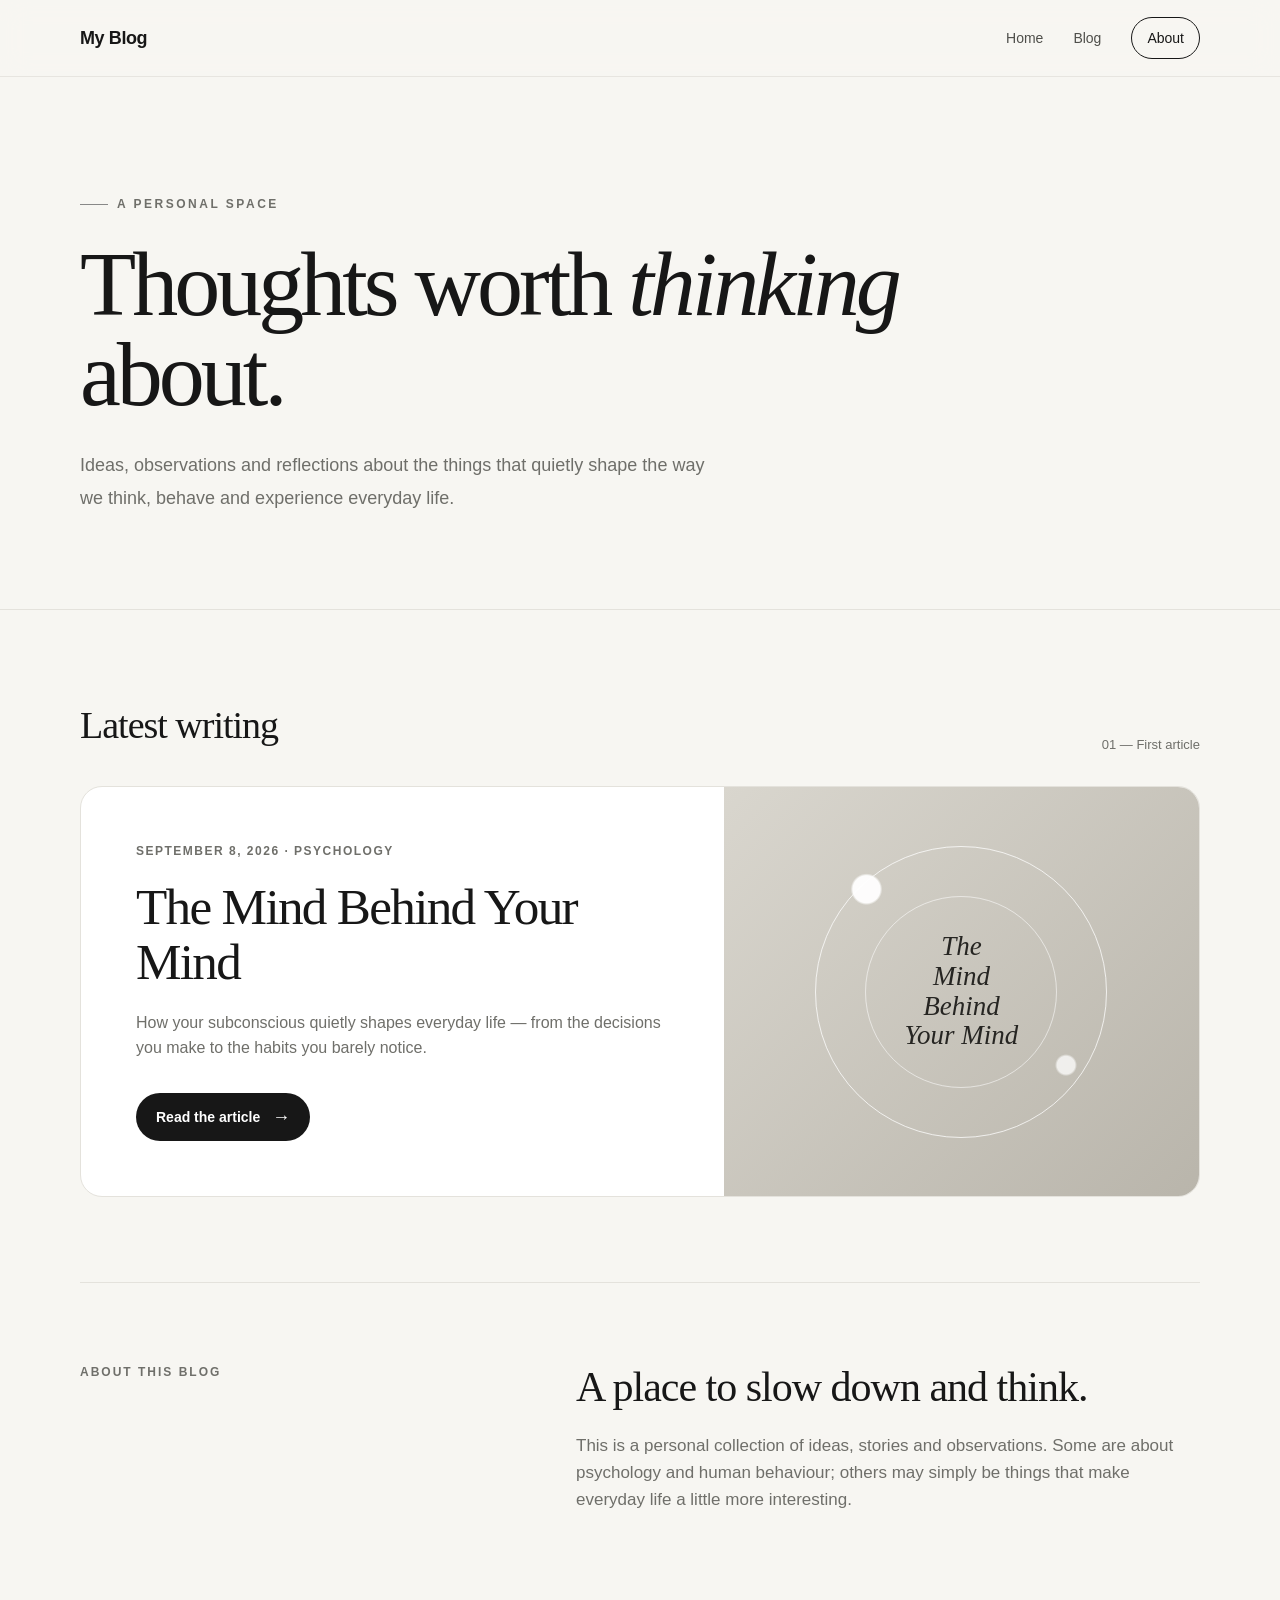
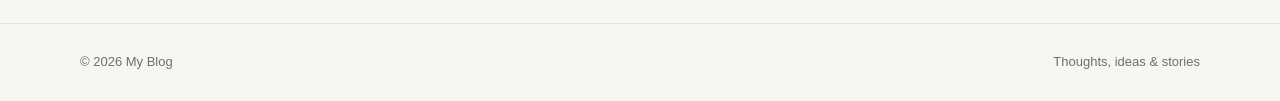
==== commit 8f6b24e5: "Revamp index.html for new blog theme Updated the blog's HTML structure, styles, and content to refle" ====
--- a/index.html
+++ b/index.html
@@ -1,531 +1,415 @@
 <!DOCTYPE html>
 <html lang="en">
 <head>
-<meta charset="UTF-8">
-<meta name="viewport" content="width=device-width, initial-scale=1.0">
-<meta name="description" content="A personal blog about psychology, ideas, observations and everyday life.">
-<title>Mind & Meaning — Personal Blog</title>
-
-<style>
-@import url('https://fonts.googleapis.com/css2?family=DM+Sans:wght@400;500;600;700&family=Playfair+Display:ital,wght@0,500;0,600;1,500;1,600&display=swap');
-
-:root {
-  --bg: #0b1020;
-  --surface: #11182b;
-  --surface-2: #17213a;
-  --text: #f5f2ea;
-  --muted: #a8afc1;
-  --accent: #8ee3cf;
-  --accent-2: #a78bfa;
-  --line: rgba(255,255,255,.10);
-  --max: 1180px;
-}
-
-* { box-sizing: border-box; margin: 0; padding: 0; }
-
-html { scroll-behavior: smooth; }
-
-body {
-  background:
-    radial-gradient(circle at 10% 10%, rgba(167,139,250,.16), transparent 28rem),
-    radial-gradient(circle at 90% 30%, rgba(142,227,207,.10), transparent 30rem),
-    var(--bg);
-  color: var(--text);
-  font-family: "DM Sans", Arial, sans-serif;
-  line-height: 1.6;
-  overflow-x: hidden;
-}
-
-body::before {
-  content: "";
-  position: fixed;
-  inset: 0;
-  pointer-events: none;
-  opacity: .035;
-  background-image: url("data:image/svg+xml,%3Csvg viewBox='0 0 180 180' xmlns='http://www.w3.org/2000/svg'%3E%3Cfilter id='n'%3E%3CfeTurbulence type='fractalNoise' baseFrequency='.9' numOctaves='4' stitchTiles='stitch'/%3E%3C/filter%3E%3Crect width='100%25' height='100%25' filter='url(%23n)' opacity='.5'/%3E%3C/svg%3E");
-  z-index: 50;
-}
-
-a { color: inherit; text-decoration: none; }
-
-.container {
-  width: min(var(--max), calc(100% - 48px));
-  margin: auto;
-}
-
-/* NAVIGATION */
-header {
-  position: sticky;
-  top: 0;
-  z-index: 30;
-  border-bottom: 1px solid var(--line);
-  background: rgba(11,16,32,.72);
-  backdrop-filter: blur(18px);
-}
-
-.nav {
-  height: 78px;
-  display: flex;
-  align-items: center;
-  justify-content: space-between;
-}
-
-.brand {
-  display: flex;
-  align-items: center;
-  gap: 11px;
-  font-weight: 700;
-  letter-spacing: -.5px;
-}
-
-.brand-mark {
-  width: 34px;
-  height: 34px;
-  display: grid;
-  place-items: center;
-  border-radius: 10px;
-  color: #0b1020;
-  background: linear-gradient(135deg, var(--accent), var(--accent-2));
-  font-family: Georgia, serif;
-  font-weight: 700;
-}
-
-.nav-links {
-  display: flex;
-  align-items: center;
-  gap: 30px;
-  color: var(--muted);
-  font-size: 14px;
-}
-
-.nav-links a { transition: color .2s ease; }
-.nav-links a:hover { color: var(--text); }
-
-.nav-pill {
-  padding: 9px 17px;
-  color: var(--bg) !important;
-  background: var(--accent);
-  border-radius: 999px;
-  font-weight: 700;
-}
-
-/* HERO */
-.hero {
-  min-height: 700px;
-  display: flex;
-  align-items: center;
-  position: relative;
-  padding: 100px 0;
-}
-
-.hero-grid {
-  display: grid;
-  grid-template-columns: 1.15fr .85fr;
-  gap: 80px;
-  align-items: center;
-}
-
-.kicker {
-  display: inline-flex;
-  align-items: center;
-  gap: 9px;
-  color: var(--accent);
-  font-size: 12px;
-  text-transform: uppercase;
-  letter-spacing: 2.5px;
-  font-weight: 700;
-  margin-bottom: 24px;
-}
-
-.kicker span {
-  width: 32px;
-  height: 1px;
-  background: var(--accent);
-}
-
-.hero h1 {
-  max-width: 760px;
-  font-family: "Playfair Display", Georgia, serif;
-  font-size: clamp(56px, 7.4vw, 96px);
-  line-height: .98;
-  letter-spacing: -4px;
-  font-weight: 500;
-}
-
-.hero h1 em {
-  color: var(--accent);
-  font-weight: 500;
-}
-
-.hero-text {
-  max-width: 600px;
-  margin-top: 30px;
-  color: var(--muted);
-  font-size: 18px;
-}
-
-.hero-actions {
-  display: flex;
-  align-items: center;
-  gap: 22px;
-  margin-top: 35px;
-}
-
-.primary {
-  padding: 14px 21px;
-  background: var(--text);
-  color: var(--bg);
-  border-radius: 999px;
-  font-size: 14px;
-  font-weight: 700;
-  transition: transform .25s, box-shadow .25s;
-}
-
-.primary:hover {
-  transform: translateY(-2px);
-  box-shadow: 0 10px 35px rgba(255,255,255,.10);
-}
-
-.secondary {
-  color: var(--muted);
-  font-size: 14px;
-  border-bottom: 1px solid var(--muted);
-}
-
-/* HERO ORB */
-.orb-wrap {
-  display: grid;
-  place-items: center;
-  min-height: 420px;
-}
-
-.orb {
-  width: min(390px, 75vw);
-  aspect-ratio: 1;
-  border-radius: 50%;
-  position: relative;
-  background:
-    radial-gradient(circle at 35% 30%, rgba(255,255,255,.55), transparent 5%),
-    radial-gradient(circle at 40% 35%, var(--accent), transparent 30%),
-    radial-gradient(circle at 70% 65%, var(--accent-2), transparent 42%),
-    #151b31;
-  box-shadow:
-    0 0 80px rgba(167,139,250,.15),
-    inset -35px -25px 80px rgba(0,0,0,.35);
-  animation: float 7s ease-in-out infinite;
-}
-
-.orb::before,
-.orb::after {
-  content: "";
-  position: absolute;
-  border: 1px solid rgba(255,255,255,.22);
-  border-radius: 50%;
-}
-
-.orb::before {
-  inset: 12%;
-  transform: rotate(25deg) scaleX(.65);
-}
-
-.orb::after {
-  inset: 23%;
-  transform: rotate(-35deg) scaleY(.62);
-}
-
-.orb-label {
-  position: absolute;
-  inset: 0;
-  display: grid;
-  place-items: center;
-  text-align: center;
-  font-family: "Playfair Display", Georgia, serif;
-  font-size: 31px;
-  line-height: 1.05;
-  font-style: italic;
-  color: #fff;
-  text-shadow: 0 2px 20px rgba(0,0,0,.3);
-}
-
-@keyframes float {
-  0%,100% { transform: translateY(0) rotate(0deg); }
-  50% { transform: translateY(-14px) rotate(2deg); }
-}
-
-/* FEATURED */
-.featured {
-  padding: 30px 0 120px;
-}
-
-.section-top {
-  display: flex;
-  justify-content: space-between;
-  align-items: end;
-  margin-bottom: 28px;
-}
-
-.section-label {
-  color: var(--muted);
-  font-size: 12px;
-  text-transform: uppercase;
-  letter-spacing: 2px;
-  font-weight: 700;
-}
-
-.section-top h2 {
-  font-family: "Playfair Display", Georgia, serif;
-  font-size: 42px;
-  font-weight: 500;
-  letter-spacing: -1px;
-  margin-top: 8px;
-}
-
-.number {
-  color: var(--muted);
-  font-size: 13px;
-}
-
-.card {
-  display: grid;
-  grid-template-columns: 1.1fr .9fr;
-  min-height: 480px;
-  border: 1px solid var(--line);
-  border-radius: 28px;
-  overflow: hidden;
-  background: linear-gradient(145deg, rgba(255,255,255,.055), rgba(255,255,255,.015));
-  box-shadow: 0 30px 80px rgba(0,0,0,.22);
-}
-
-.card-content {
-  padding: 62px;
-  display: flex;
-  flex-direction: column;
-  justify-content: center;
-}
-
-.tag {
-  width: fit-content;
-  padding: 6px 11px;
-  border: 1px solid rgba(142,227,207,.25);
-  border-radius: 999px;
-  color: var(--accent);
-  font-size: 11px;
-  font-weight: 700;
-  text-transform: uppercase;
-  letter-spacing: 1.3px;
-}
-
-.card h3 {
-  max-width: 650px;
-  margin-top: 22px;
-  font-family: "Playfair Display", Georgia, serif;
-  font-size: clamp(40px, 5vw, 64px);
-  line-height: 1.02;
-  letter-spacing: -2px;
-  font-weight: 500;
-}
-
-.card-description {
-  max-width: 560px;
-  margin-top: 22px;
-  color: var(--muted);
-  font-size: 16px;
-}
-
-.card-meta {
-  margin-top: 24px;
-  color: #777f92;
-  font-size: 12px;
-}
-
-.read {
-  display: inline-flex;
-  align-items: center;
-  gap: 12px;
-  width: fit-content;
-  margin-top: 32px;
-  padding: 14px 20px;
-  border-radius: 999px;
-  background: linear-gradient(135deg, var(--accent), #c5fff1);
-  color: #09121c;
-  font-weight: 800;
-  font-size: 14px;
-  transition: transform .25s, box-shadow .25s;
-}
-
-.read:hover {
-  transform: translateX(5px);
-  box-shadow: 0 12px 35px rgba(142,227,207,.15);
-}
-
-/* FEATURE VISUAL */
-.card-visual {
-  min-height: 480px;
-  position: relative;
-  overflow: hidden;
-  display: grid;
-  place-items: center;
-  background:
-    radial-gradient(circle at 50% 45%, rgba(142,227,207,.18), transparent 18%),
-    radial-gradient(circle at 70% 70%, rgba(167,139,250,.22), transparent 32%),
-    #0e1426;
-}
-
-.ring {
-  position: absolute;
-  border: 1px solid rgba(255,255,255,.13);
-  border-radius: 50%;
-}
-
-.ring.one { width: 390px; height: 390px; }
-.ring.two { width: 280px; height: 280px; }
-.ring.three { width: 170px; height: 170px; }
-
-.center {
-  width: 125px;
-  height: 125px;
-  border-radius: 50%;
-  background: linear-gradient(135deg, var(--accent), var(--accent-2));
-  display: grid;
-  place-items: center;
-  color: #0c1120;
-  font-family: "Playfair Display", Georgia, serif;
-  font-size: 21px;
-  font-style: italic;
-  box-shadow: 0 0 70px rgba(142,227,207,.15);
-}
-
-.dot {
-  position: absolute;
-  width: 8px;
-  height: 8px;
-  border-radius: 50%;
-  background: var(--accent);
-}
-
-.dot.a { top: 25%; left: 22%; }
-.dot.b { top: 30%; right: 20%; background: var(--accent-2); }
-.dot.c { bottom: 24%; left: 26%; background: var(--accent-2); }
-.dot.d { bottom: 19%; right: 27%; }
-
-/* ABOUT */
-.about {
-  padding: 90px 0 115px;
-  border-top: 1px solid var(--line);
-}
-
-.about-grid {
-  display: grid;
-  grid-template-columns: .7fr 1.3fr;
-  gap: 90px;
-}
-
-.about-title {
-  color: var(--accent);
-  font-size: 12px;
-  text-transform: uppercase;
-  letter-spacing: 2px;
-  font-weight: 700;
-}
-
-.about h2 {
-  font-family: "Playfair Display", Georgia, serif;
-  font-size: clamp(40px, 5vw, 62px);
-  line-height: 1.08;
-  letter-spacing: -2px;
-  font-weight: 500;
-}
-
-.about p {
-  color: var(--muted);
-  font-size: 17px;
-  max-width: 700px;
-}
-
-/* FOOTER */
-footer {
-  border-top: 1px solid var(--line);
-  padding: 30px 0;
-  color: #747b8d;
-  font-size: 13px;
-}
-
-.footer-inner {
-  display: flex;
-  justify-content: space-between;
-}
-
-/* RESPONSIVE */
-@media (max-width: 800px) {
-  .container { width: min(100% - 30px, var(--max)); }
-
-  .nav { height: 68px; }
-  .nav-links { gap: 16px; }
-  .nav-pill { display: none; }
-
-  .hero {
-    min-height: auto;
-    padding: 80px 0 70px;
-  }
-
-  .hero-grid,
-  .card,
-  .about-grid {
-    grid-template-columns: 1fr;
-  }
-
-  .hero-grid { gap: 55px; }
-
-  .hero h1 { letter-spacing: -2.5px; }
-
-  .orb-wrap { min-height: 300px; }
-  .orb { width: 280px; }
-
-  .card-visual {
-    order: -1;
-    min-height: 330px;
-  }
-
-  .card-content { padding: 38px 28px 45px; }
-
-  .section-top { align-items: start; }
-  .section-top h2 { font-size: 36px; }
-
-  .about-grid { gap: 25px; }
-
-  .footer-inner {
-    flex-direction: column;
-    gap: 8px;
-  }
-}
-
-@media (max-width: 480px) {
-  .nav-links a:first-child { display: none; }
-  .hero h1 { font-size: 51px; }
-  .hero-text { font-size: 16px; }
-  .hero-actions { flex-wrap: wrap; }
-  .card h3 { font-size: 42px; }
-  .ring.one { width: 290px; height: 290px; }
-  .ring.two { width: 205px; height: 205px; }
-  .ring.three { width: 125px; height: 125px; }
-}
-</style>
+  <meta charset="UTF-8">
+  <meta name="viewport" content="width=device-width, initial-scale=1.0">
+
+  <meta name="description" content="A personal space for thoughts, ideas, stories and reflections.">
+  <title>My Blog — Thoughts, Ideas & Stories</title>
+
+  <style>
+    :root {
+      --bg: #f7f6f2;
+      --surface: #ffffff;
+      --text: #171717;
+      --muted: #6f6f6a;
+      --line: #e4e2dc;
+      --accent: #171717;
+      --accent-text: #ffffff;
+      --max: 1120px;
+    }
+
+    * {
+      box-sizing: border-box;
+      margin: 0;
+      padding: 0;
+    }
+
+    html {
+      scroll-behavior: smooth;
+    }
+
+    body {
+      font-family: Inter, ui-sans-serif, -apple-system, BlinkMacSystemFont,
+                   "Segoe UI", Roboto, Helvetica, Arial, sans-serif;
+      background: var(--bg);
+      color: var(--text);
+      line-height: 1.6;
+    }
+
+    a {
+      color: inherit;
+      text-decoration: none;
+    }
+
+    .container {
+      width: min(var(--max), calc(100% - 40px));
+      margin: 0 auto;
+    }
+
+    /* Navigation */
+    header {
+      position: sticky;
+      top: 0;
+      z-index: 20;
+      background: rgba(247, 246, 242, 0.88);
+      backdrop-filter: blur(14px);
+      border-bottom: 1px solid rgba(228, 226, 220, 0.8);
+    }
+
+    .nav {
+      height: 76px;
+      display: flex;
+      align-items: center;
+      justify-content: space-between;
+    }
+
+    .brand {
+      font-size: 18px;
+      font-weight: 750;
+      letter-spacing: -0.4px;
+    }
+
+    .nav-links {
+      display: flex;
+      align-items: center;
+      gap: 30px;
+      font-size: 14px;
+      color: #4f4f4b;
+    }
+
+    .nav-links a {
+      transition: color 0.2s ease;
+    }
+
+    .nav-links a:hover {
+      color: var(--text);
+    }
+
+    .nav-cta {
+      padding: 9px 15px;
+      border: 1px solid var(--text);
+      border-radius: 999px;
+      color: var(--text) !important;
+    }
+
+    /* Hero */
+    .hero {
+      padding: 110px 0 95px;
+      border-bottom: 1px solid var(--line);
+    }
+
+    .eyebrow {
+      display: inline-flex;
+      align-items: center;
+      gap: 9px;
+      font-size: 12px;
+      font-weight: 700;
+      letter-spacing: 2.5px;
+      text-transform: uppercase;
+      color: var(--muted);
+      margin-bottom: 25px;
+    }
+
+    .eyebrow::before {
+      content: "";
+      width: 28px;
+      height: 1px;
+      background: #888;
+    }
+
+    .hero h1 {
+      max-width: 900px;
+      font-family: Georgia, "Times New Roman", serif;
+      font-size: clamp(52px, 8vw, 92px);
+      font-weight: 500;
+      letter-spacing: -4px;
+      line-height: 0.98;
+    }
+
+    .hero h1 em {
+      font-style: italic;
+      font-weight: 400;
+    }
+
+    .hero-copy {
+      max-width: 650px;
+      margin-top: 30px;
+      color: var(--muted);
+      font-size: 18px;
+      line-height: 1.8;
+    }
+
+    /* Latest article */
+    .section {
+      padding: 85px 0;
+    }
+
+    .section-heading {
+      display: flex;
+      align-items: end;
+      justify-content: space-between;
+      gap: 30px;
+      margin-bottom: 30px;
+    }
+
+    .section-heading h2 {
+      font-family: Georgia, "Times New Roman", serif;
+      font-size: 38px;
+      font-weight: 500;
+      letter-spacing: -1px;
+    }
+
+    .section-heading span {
+      font-size: 13px;
+      color: var(--muted);
+    }
+
+    .article-card {
+      display: grid;
+      grid-template-columns: 1.15fr 0.85fr;
+      min-height: 390px;
+      background: var(--surface);
+      border: 1px solid var(--line);
+      border-radius: 22px;
+      overflow: hidden;
+      transition: transform 0.25s ease, box-shadow 0.25s ease;
+    }
+
+    .article-card:hover {
+      transform: translateY(-4px);
+      box-shadow: 0 18px 45px rgba(0, 0, 0, 0.07);
+    }
+
+    .article-content {
+      padding: 55px;
+      display: flex;
+      flex-direction: column;
+      justify-content: center;
+    }
+
+    .article-meta {
+      font-size: 12px;
+      font-weight: 700;
+      letter-spacing: 1.5px;
+      text-transform: uppercase;
+      color: var(--muted);
+      margin-bottom: 18px;
+    }
+
+    .article-title {
+      font-family: Georgia, "Times New Roman", serif;
+      font-size: clamp(34px, 4vw, 52px);
+      line-height: 1.08;
+      font-weight: 500;
+      letter-spacing: -1.7px;
+      max-width: 620px;
+    }
+
+    .article-subtitle {
+      margin-top: 20px;
+      max-width: 570px;
+      color: var(--muted);
+      font-size: 16px;
+    }
+
+    .read-button {
+      display: inline-flex;
+      align-items: center;
+      gap: 12px;
+      width: fit-content;
+      margin-top: 32px;
+      padding: 13px 20px;
+      background: var(--accent);
+      color: var(--accent-text);
+      border-radius: 999px;
+      font-size: 14px;
+      font-weight: 650;
+      transition: transform 0.2s ease, opacity 0.2s ease;
+    }
+
+    .read-button:hover {
+      transform: translateX(3px);
+      opacity: 0.88;
+    }
+
+    .read-button .arrow {
+      font-size: 18px;
+      line-height: 1;
+    }
+
+    .article-visual {
+      position: relative;
+      min-height: 390px;
+      background:
+        radial-gradient(circle at 30% 25%, rgba(255,255,255,.95) 0 3%, transparent 3.5%),
+        radial-gradient(circle at 72% 68%, rgba(255,255,255,.75) 0 2%, transparent 2.5%),
+        linear-gradient(135deg, #d9d6ce, #b9b5ab);
+      display: flex;
+      align-items: center;
+      justify-content: center;
+      overflow: hidden;
+    }
+
+    .article-visual::before {
+      content: "";
+      position: absolute;
+      width: 290px;
+      height: 290px;
+      border: 1px solid rgba(255,255,255,.75);
+      border-radius: 50%;
+    }
+
+    .article-visual::after {
+      content: "";
+      position: absolute;
+      width: 190px;
+      height: 190px;
+      border: 1px solid rgba(255,255,255,.55);
+      border-radius: 50%;
+    }
+
+    .visual-word {
+      position: relative;
+      z-index: 2;
+      font-family: Georgia, "Times New Roman", serif;
+      font-size: 27px;
+      font-style: italic;
+      color: #262522;
+      text-align: center;
+      line-height: 1.1;
+    }
+
+    /* About */
+    .about {
+      display: grid;
+      grid-template-columns: 0.8fr 1.2fr;
+      gap: 80px;
+      padding: 80px 0 110px;
+      border-top: 1px solid var(--line);
+    }
+
+    .about-label {
+      font-size: 12px;
+      text-transform: uppercase;
+      letter-spacing: 2px;
+      font-weight: 700;
+      color: var(--muted);
+    }
+
+    .about h2 {
+      font-family: Georgia, "Times New Roman", serif;
+      font-size: 42px;
+      line-height: 1.15;
+      font-weight: 500;
+      letter-spacing: -1px;
+      margin-bottom: 20px;
+    }
+
+    .about p {
+      color: var(--muted);
+      font-size: 17px;
+      max-width: 680px;
+    }
+
+    /* Footer */
+    footer {
+      border-top: 1px solid var(--line);
+      padding: 28px 0;
+    }
+
+    .footer-inner {
+      display: flex;
+      justify-content: space-between;
+      gap: 20px;
+      color: var(--muted);
+      font-size: 13px;
+    }
+
+    /* Mobile */
+    @media (max-width: 760px) {
+      .container {
+        width: min(100% - 30px, var(--max));
+      }
+
+      .nav {
+        height: 68px;
+      }
+
+      .nav-links {
+        gap: 15px;
+      }
+
+      .nav-cta {
+        display: none;
+      }
+
+      .hero {
+        padding: 75px 0 65px;
+      }
+
+      .hero h1 {
+        font-size: clamp(48px, 15vw, 70px);
+        letter-spacing: -3px;
+      }
+
+      .hero-copy {
+        font-size: 16px;
+      }
+
+      .section {
+        padding: 60px 0;
+      }
+
+      .section-heading {
+        display: block;
+      }
+
+      .section-heading span {
+        display: block;
+        margin-top: 8px;
+      }
+
+      .article-card {
+        grid-template-columns: 1fr;
+      }
+
+      .article-visual {
+        order: -1;
+        min-height: 250px;
+      }
+
+      .article-content {
+        padding: 32px 26px 38px;
+      }
+
+      .about {
+        grid-template-columns: 1fr;
+        gap: 20px;
+        padding: 60px 0 75px;
+      }
+
+      .about h2 {
+        font-size: 35px;
+      }
+
+      .footer-inner {
+        flex-direction: column;
+      }
+    }
+  </style>
 </head>
 
 <body>
 
 <header>
   <div class="container nav">
-    <a class="brand" href="index.html">
-      <span class="brand-mark">M</span>
-      <span>Mind & Meaning</span>
-    </a>
+    <a class="brand" href="index.html">My Blog</a>
 
     <nav class="nav-links">
       <a href="index.html">Home</a>
-      <a href="my-first-blog.html">Writing</a>
-      <a href="#about">About</a>
-      <a class="nav-pill" href="my-first-blog.html">Read latest</a>
+      <a href="my-first-blog.html">Blog</a>
+      <a class="nav-cta" href="#about">About</a>
     </nav>
   </div>
 </header>
@@ -533,120 +417,93 @@
 <main>
 
   <section class="hero">
-    <div class="container hero-grid">
-
-      <div>
-        <div class="kicker"><span></span> Notes on being human</div>
-
-        <h1>
-          Things that make us
-          <em>think.</em>
-        </h1>
-
-        <p class="hero-text">
-          A personal space for exploring psychology, behaviour, ideas and
-          the small details of everyday life that are easy to overlook.
-        </p>
-
-        <div class="hero-actions">
-          <a class="primary" href="my-first-blog.html">
-            Start reading →
+    <div class="container">
+      <div class="eyebrow">A personal space</div>
+
+      <h1>
+        Thoughts worth <em>thinking</em> about.
+      </h1>
+
+      <p class="hero-copy">
+        Ideas, observations and reflections about the things that quietly
+        shape the way we think, behave and experience everyday life.
+      </p>
+    </div>
+  </section>
+
+
+  <section class="section">
+    <div class="container">
+
+      <div class="section-heading">
+        <h2>Latest writing</h2>
+        <span>01 — First article</span>
+      </div>
+
+      <article class="article-card">
+
+        <div class="article-content">
+
+          <div class="article-meta">
+            September 8, 2026 · Psychology
+          </div>
+
+          <h2 class="article-title">
+            The Mind Behind Your Mind
+          </h2>
+
+          <p class="article-subtitle">
+            How your subconscious quietly shapes everyday life —
+            from the decisions you make to the habits you barely notice.
+          </p>
+
+          <!-- IMPORTANT: this points directly to the uploaded article -->
+          <a class="read-button" href="./my-first-blog.html">
+            Read the article
+            <span class="arrow">→</span>
           </a>
-          <a class="secondary" href="#about">
-            About the blog
-          </a>
+
         </div>
-      </div>
-
-      <div class="orb-wrap" aria-hidden="true">
-        <div class="orb">
-          <div class="orb-label">
-            The<br>mind<br>within
+
+        <div class="article-visual" aria-hidden="true">
+          <div class="visual-word">
+            The<br>Mind<br>Behind<br>Your Mind
           </div>
         </div>
-      </div>
+
+      </article>
 
     </div>
   </section>
 
 
-  <section class="featured">
-    <div class="container">
-
-      <div class="section-top">
-        <div>
-          <div class="section-label">Featured writing</div>
-          <h2>Latest from the blog</h2>
-        </div>
-        <div class="number">01 / 01</div>
+  <section class="container" id="about">
+    <div class="about">
+
+      <div>
+        <div class="about-label">About this blog</div>
       </div>
 
-      <article class="card">
-
-        <div class="card-content">
-          <div class="tag">Psychology</div>
-
-          <h3>The Mind Behind Your Mind</h3>
-
-          <p class="card-description">
-            How your subconscious quietly shapes everyday life — influencing
-            decisions, habits, emotions and the way you see the world.
-          </p>
-
-          <div class="card-meta">
-            September 8, 2026 · A long-form reflection
-          </div>
-
-          <!-- DIRECT LINK TO YOUR UPLOADED ARTICLE -->
-          <a class="read" href="./my-first-blog.html">
-            Read the article <span>→</span>
-          </a>
-        </div>
-
-        <div class="card-visual" aria-hidden="true">
-          <div class="ring one"></div>
-          <div class="ring two"></div>
-          <div class="ring three"></div>
-          <div class="center">mind</div>
-          <div class="dot a"></div>
-          <div class="dot b"></div>
-          <div class="dot c"></div>
-          <div class="dot d"></div>
-        </div>
-
-      </article>
+      <div>
+        <h2>A place to slow down and think.</h2>
+
+        <p>
+          This is a personal collection of ideas, stories and observations.
+          Some are about psychology and human behaviour; others may simply
+          be things that make everyday life a little more interesting.
+        </p>
+      </div>
 
     </div>
   </section>
 
-
-  <section class="about" id="about">
-    <div class="container about-grid">
-
-      <div>
-        <div class="about-title">About</div>
-      </div>
-
-      <div>
-        <h2>A place to pause, observe and think.</h2>
-
-        <p style="margin-top:28px;">
-          This blog is a collection of thoughts, observations and ideas
-          about the human experience. Some pieces may explore psychology
-          and behaviour; others may simply begin with a question that
-          seemed worth following.
-        </p>
-      </div>
-
-    </div>
-  </section>
-
 </main>
+
 
 <footer>
   <div class="container footer-inner">
-    <span>© 2026 Mind & Meaning</span>
-    <span>Thoughts · Ideas · Stories</span>
+    <span>© 2026 My Blog</span>
+    <span>Thoughts, ideas & stories</span>
   </div>
 </footer>
 
